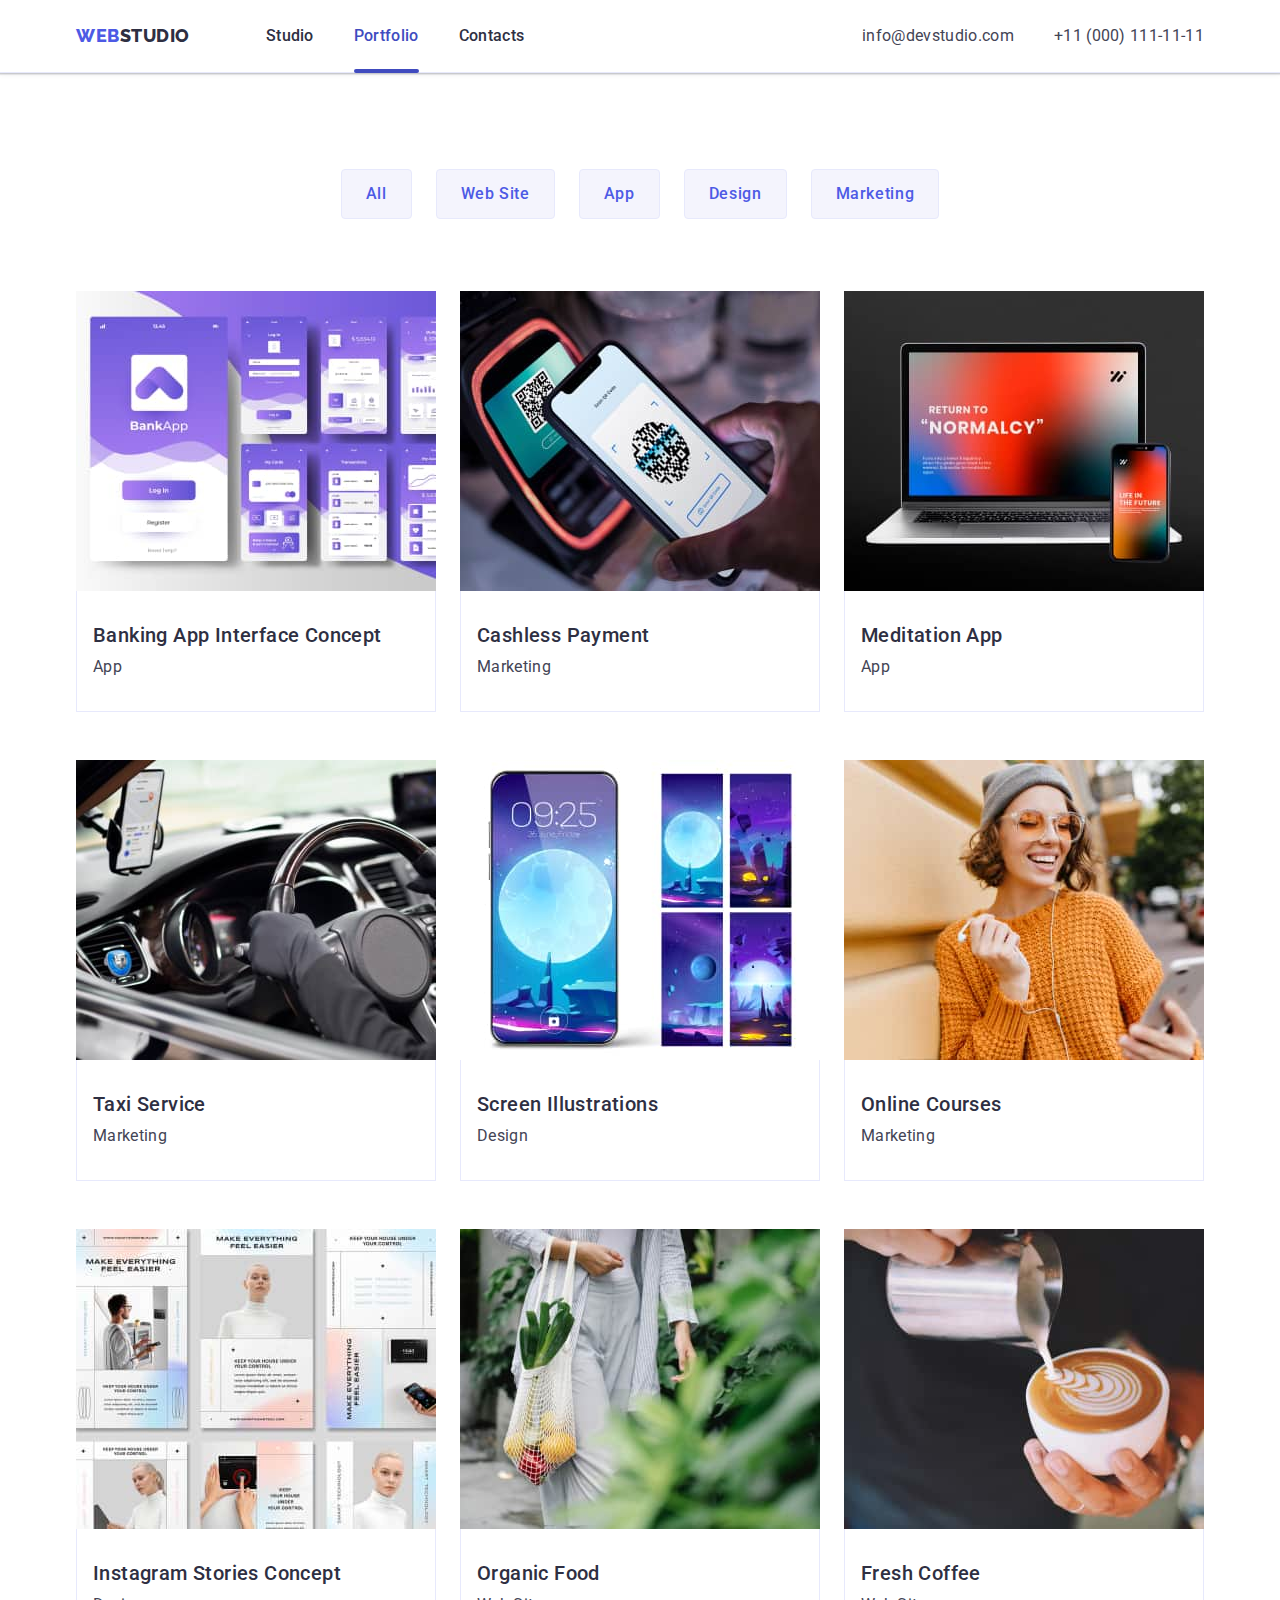
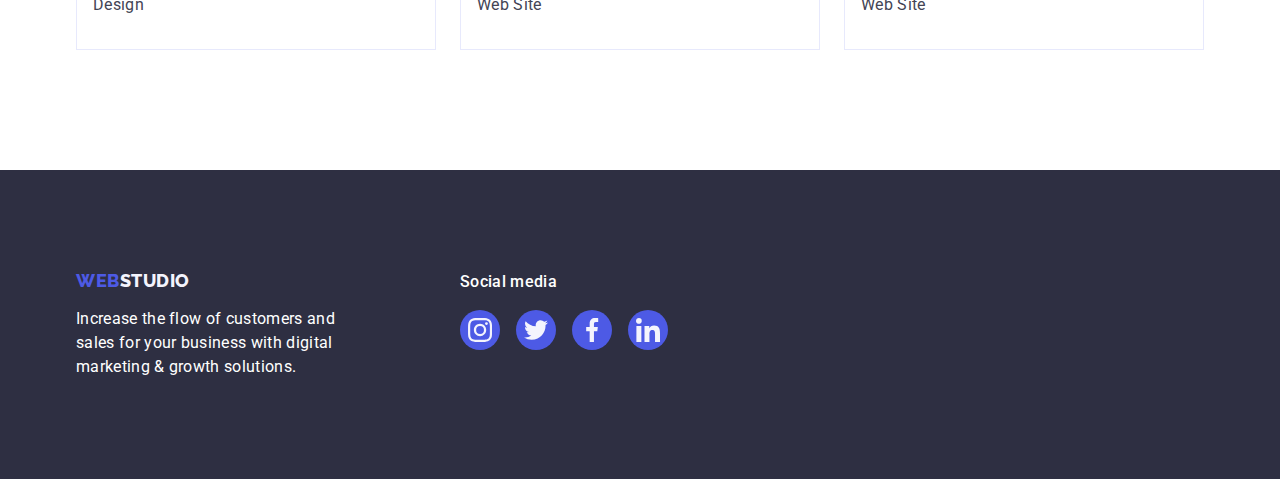
==== portfolio.html @ 7c8e69a9 "Initial commit" ====
<!DOCTYPE html>
<html lang="en">
  <head>
    <meta charset="UTF-8" />
    <meta http-equiv="X-UA-Compatible" content="IE=edge" />
    <meta name="viewport" content="width=device-width, initial-scale=1.0" />
    <title>WebStudio</title>
    <link rel="preconnect" href="https://fonts.googleapis.com" />
    <link rel="preconnect" href="https://fonts.gstatic.com" crossorigin />
    <link
      href="https://fonts.googleapis.com/css2?family=Raleway:wght@800&family=Roboto:wght@400;500;700;900&display=swap"
      rel="stylesheet"
    />
    <link
      rel="stylesheet"
      href="https://cdn.jsdelivr.net/npm/modern-normalize@1.1.0/modern-normalize.min.css"
    />
    <link rel="stylesheet" href="./css/styles.css" />
  </head>

  <body>
    <!-- Header -->
    <header class="header">
      <div class="container">
        <nav class="header-nav">
          <a href="./index.html" class="logo link"
            >Web<span class="header-logo">Studio</span>
          </a>
          <ul class="nav-list list">
            <li class="nav-item">
              <a href="./index.html" class="nav-link link">Studio</a>
            </li>
            <li class="nav-item">
              <a href="./portfolio.html" class="nav-link link current"
                >Portfolio</a
              >
            </li>
            <li class="nav-item">
              <a href="" class="nav-link link">Contacts</a>
            </li>
          </ul>
        </nav>
        <address class="address">
          <ul class="address-list list">
            <li class="address-item">
              <a href="mailto:info@devstudio.com" class="address-link link"
                >info@devstudio.com</a
              >
            </li>
            <li class="address-item">
              <a href="tel:+110001111111" class="address-link link"
                >+11 (000) 111-11-11</a
              >
            </li>
          </ul>
        </address>
      </div>
    </header>
    <!-- Main content -->
    <main>
      <!-- Products section -->
      <section class="products">
        <div class="container">
          <h1 class="visually-hidden">Products</h1>

          <!-- Filter duttons -->
          <ul class="filter-list list">
            <li class="filter-item">
              <button type="button" class="filter-btn">All</button>
            </li>
            <li class="filter-item">
              <button type="button" class="filter-btn">Web Site</button>
            </li>
            <li class="filter-item">
              <button type="button" class="filter-btn">App</button>
            </li>
            <li class="filter-item">
              <button type="button" class="filter-btn">Design</button>
            </li>
            <li class="filter-item">
              <button type="button" class="filter-btn">Marketing</button>
            </li>
          </ul>

          <!-- Products -->
          <ul class="products-list list">
            <li class="products-item">
              <a href="" class="products-link link"
                ><div class="img-thumb">
                  <img
                    src="./images/bank.jpg"
                    alt="Screen shots of banking app"
                    width="360"
                    height="300"
                    class="products-img"
                  />
                  <div class="overlay">
                    <div class="overlay-lable">
                      <p class="overlay-text">
                        14 Stylish and User-Friendly App Design Concepts · Task
                        Manager App · Calorie Tracker App · Exotic Fruit
                        Ecommerce App · Cloud Storage App
                      </p>
                    </div>
                  </div>
                </div>
                <div class="products-box">
                  <h2 class="secondary-titles">
                    Banking App Interface Concept
                  </h2>
                  <p class="prducts-text">App</p>
                </div></a
              >
            </li>
            <li class="products-item">
              <a href="" class="products-link link">
                <div class="img-thumb">
                  <img
                    src="./images/payment.jpg"
                    alt="Example of using cashless payment"
                    width="360"
                    height="300"
                    class="products-img"
                  />
                  <div class="overlay">
                    <div class="overlay-lable">
                      <p class="overlay-text">
                        14 Stylish and User-Friendly App Design Concepts · Task
                        Manager App · Calorie Tracker App · Exotic Fruit
                        Ecommerce App · Cloud Storage App
                      </p>
                    </div>
                  </div>
                </div>
                <div class="products-box">
                  <h2 class="secondary-titles">Cashless Payment</h2>
                  <p class="prducts-text">Marketing</p>
                </div></a
              >
            </li>
            <li class="products-item">
              <a href="" class="products-link link">
                <div class="img-thumb">
                  <img
                    src="./images/medetation.jpg"
                    alt="Medetation app on laptop and mobilephone"
                    width="360"
                    height="300"
                    class="products-img"
                  />
                  <div class="overlay">
                    <div class="overlay-lable">
                      <p class="overlay-text">
                        14 Stylish and User-Friendly App Design Concepts · Task
                        Manager App · Calorie Tracker App · Exotic Fruit
                        Ecommerce App · Cloud Storage App
                      </p>
                    </div>
                  </div>
                </div>
                <div class="products-box">
                  <h2 class="secondary-titles">Meditation App</h2>
                  <p class="prducts-text">App</p>
                </div></a
              >
            </li>
            <li class="products-item">
              <a href="" class="products-link link"
                ><div class="img-thumb">
                  <img
                    src="./images/taxi.jpg"
                    alt="Car enterior with man holding wheel"
                    width="360"
                    height="300"
                    class="products-img"
                  />
                  <div class="overlay">
                    <div class="overlay-lable">
                      <p class="overlay-text">
                        14 Stylish and User-Friendly App Design Concepts · Task
                        Manager App · Calorie Tracker App · Exotic Fruit
                        Ecommerce App · Cloud Storage App
                      </p>
                    </div>
                  </div>
                </div>
                <div class="products-box">
                  <h2 class="secondary-titles">Taxi Service</h2>
                  <p class="prducts-text">Marketing</p>
                </div></a
              >
            </li>
            <li class="products-item">
              <a href="" class="products-link link">
                <div class="img-thumb">
                  <img
                    src="./images/ilustrator.jpg"
                    alt="Examples of screen illustrations"
                    width="360"
                    height="300"
                    class="products-img"
                  />
                  <div class="overlay">
                    <div class="overlay-lable">
                      <p class="overlay-text">
                        14 Stylish and User-Friendly App Design Concepts · Task
                        Manager App · Calorie Tracker App · Exotic Fruit
                        Ecommerce App · Cloud Storage App
                      </p>
                    </div>
                  </div>
                </div>
                <div class="products-box">
                  <h2 class="secondary-titles">Screen Illustrations</h2>
                  <p class="prducts-text">Design</p>
                </div></a
              >
            </li>
            <li class="products-item">
              <a href="" class="products-link link"
                ><div class="img-thumb">
                  <img
                    src="./images/courses.jpg"
                    alt="Girl in headphones holding phone"
                    width="360"
                    height="300"
                    class="products-img"
                  />
                  <div class="overlay">
                    <div class="overlay-lable">
                      <p class="overlay-text">
                        14 Stylish and User-Friendly App Design Concepts · Task
                        Manager App · Calorie Tracker App · Exotic Fruit
                        Ecommerce App · Cloud Storage App
                      </p>
                    </div>
                  </div>
                </div>
                <div class="products-box">
                  <h2 class="secondary-titles">Online Courses</h2>
                  <p class="prducts-text">Marketing</p>
                </div></a
              >
            </li>
            <li class="products-item">
              <a href="" class="products-link link"
                ><div class="img-thumb">
                  <img
                    src="./images/stories.jpg"
                    alt="Exapmles of instagram stories"
                    width="360"
                    height="300"
                    class="products-img"
                  />
                  <div class="overlay">
                    <div class="overlay-lable">
                      <p class="overlay-text">
                        14 Stylish and User-Friendly App Design Concepts · Task
                        Manager App · Calorie Tracker App · Exotic Fruit
                        Ecommerce App · Cloud Storage App
                      </p>
                    </div>
                  </div>
                </div>
                <div class="products-box">
                  <h2 class="secondary-titles">Instagram Stories Concept</h2>
                  <p class="prducts-text">Design</p>
                </div></a
              >
            </li>
            <li class="products-item">
              <a href="" class="products-link link"
                ><div class="img-thumb">
                  <img
                    src="./images/organic.jpg"
                    alt="Person with bag of vegetables"
                    width="360"
                    height="300"
                    class="products-img"
                  />
                  <div class="overlay">
                    <div class="overlay-lable">
                      <p class="overlay-text">
                        14 Stylish and User-Friendly App Design Concepts · Task
                        Manager App · Calorie Tracker App · Exotic Fruit
                        Ecommerce App · Cloud Storage App
                      </p>
                    </div>
                  </div>
                </div>
                <div class="products-box">
                  <h2 class="secondary-titles">Organic Food</h2>
                  <p class="prducts-text">Web Site</p>
                </div></a
              >
            </li>
            <li class="products-item">
              <a href="" class="products-link link"
                ><div class="img-thumb">
                  <img
                    src="./images/coffee.jpg"
                    alt="Barista pours coffee"
                    width="360"
                    height="300"
                    class="products-img"
                  />
                  <div class="overlay">
                    <div class="overlay-lable">
                      <p class="overlay-text">
                        14 Stylish and User-Friendly App Design Concepts · Task
                        Manager App · Calorie Tracker App · Exotic Fruit
                        Ecommerce App · Cloud Storage App
                      </p>
                    </div>
                  </div>
                </div>
                <div class="products-box">
                  <h2 class="secondary-titles">Fresh Coffee</h2>
                  <p class="prducts-text">Web Site</p>
                </div></a
              >
            </li>
          </ul>
        </div>
      </section>
    </main>
    <!-- Footer -->
    <footer class="footer">
      <div class="container">
        <div class="footer-motto">
          <a href="./index.html" class="logo link"
            >Web<span class="footer-logo">Studio</span></a
          >
          <p class="footer-text">
            Increase the flow of customers and sales for your business with
            digital marketing & growth solutions.
          </p>
        </div>

        <div class="footer-socials">
          <p class="footer-text">Social media</p>
          <ul class="social-list list">
            <li class="social-item">
              <a href="" class="social-link link">
                <svg class="social-icons">
                  <use href="./images/icon.svg#icon-instagram-2"></use>
                </svg>
              </a>
            </li>
            <li class="social-item">
              <a href="" class="social-link link">
                <svg class="social-icons">
                  <use href="./images/icon.svg#icon-twitter-1"></use>
                </svg>
              </a>
            </li>
            <li class="social-item">
              <a href="" class="social-link link">
                <svg class="social-icons">
                  <use href="./images/icon.svg#icon-facebook-1"></use>
                </svg>
              </a>
            </li>
            <li class="social-item">
              <a href="" class="social-link link">
                <svg class="social-icons">
                  <use href="./images/icon.svg#icon-linkedin-1"></use>
                </svg>
              </a>
            </li>
          </ul>
        </div>
      </div>
    </footer>
  </body>
</html>
---- css/styles.css ----
/* Main roots */
:root {
  --main-text-color: #434455;
  --secondary-text-color: #2e2f42;
  --acsent-color: #4d5ae5;
  --active-color: #404bbf;
  --main-background-color: #ffffff;
  --secondary-background-color: #f4f4fd;
  --acsent-background-color: #2e2f42;
  --customers-icon: #8e8f99;
  --succsess-color: #31d0aa;
}

/* BODY */
body {
  font-family: 'Roboto', sans-serif;
  color: var(--main-text-color);
  background-color: var(--main-background-color);
}

/* Unilities */
/*#region RegionName*/
.list {
  list-style-type: none;
}

.link {
  text-decoration: none;
}

h1,
h2,
h3,
h4,
h5,
h6,
p,
ul {
  margin: 0;
  padding: 0;
}

img {
  display: block;
}

.visually-hidden {
  position: absolute;
  width: 1px;
  height: 1px;
  margin: -1px;
  border: 0;
  padding: 0;

  white-space: nowrap;
  clip-path: inset(100%);
  clip: rect(0 0 0 0);
  overflow: hidden;
}
/*#endregion RegionName*/

/* Container */
.container {
  width: 1158px;
  padding-left: 15px;
  padding-right: 15px;
  margin-left: auto;
  margin-right: auto;
}

/* Social icons */

.social-list {
  display: flex;
  justify-content: center;
  gap: 24px;
}

.social-link {
  display: flex;
  justify-content: center;
  align-items: center;
  width: 40px;
  height: 40px;
  border-radius: 50%;
  transition: background-color 250ms cubic-bezier(0.4, 0, 0.2, 1);

  color: var(--secondary-background-color);
  background-color: var(--acsent-color);
}

.social-link:hover,
.social-link:focus {
  background-color: var(--active-color);
}

.social-icons {
  fill: currentColor;
}

/* Text styles */
/*#region RegionName*/
.secondary-titles {
  font-weight: 500;
  font-size: 20px;
  line-height: 1.2;
  letter-spacing: 0.02em;
  color: var(--secondary-text-color);
}
.main-titles {
  font-weight: 700;
  font-size: 36px;
  line-height: 1.11;
  text-align: center;
  letter-spacing: 0.02em;
  text-transform: capitalize;
  color: var(--secondary-text-color);
}
/*#endregion RegionName*/

/* Header */
/*#region RegionName*/

.header {
  border-bottom: 1px solid #e7e9fc;
  box-shadow: 0px 2px 1px rgba(46, 47, 66, 0.08),
    0px 1px 1px rgba(46, 47, 66, 0.16), 0px 1px 6px rgba(46, 47, 66, 0.08);
}

.logo {
  font-family: 'Raleway', sans-serif;
  font-weight: 800;
  font-size: 18px;
  line-height: 1.17;
  letter-spacing: 0.03em;
  text-transform: uppercase;
  color: var(--acsent-color);
}

.header-nav {
  display: flex;
  align-items: center;
}

.header .logo {
  margin-right: 76px;
  padding-bottom: 24px;
  padding-top: 24px;
}

.header-logo {
  color: var(--secondary-text-color);
}

.nav-list {
  display: flex;

  font-weight: 500;
  font-size: 16px;
  line-height: 1.5;
  letter-spacing: 0.02em;
  color: var(--secondary-text-color);
}

.nav-item {
  position: relative;
}

.nav-item:not(:last-child) {
  margin-right: 40px;
}

.nav-link {
  display: block;
  padding-top: 24px;
  padding-bottom: 24px;
  color: var(--secondary-text-color);

  transition: color 250ms cubic-bezier(0.4, 0, 0.2, 1);
}
.nav-link:hover,
.nav-link:focus {
  color: var(--active-color);
}

.current {
  color: var(--active-color);
}
.current.nav-link::after {
  position: absolute;
  display: inline-block;
  content: '';
  width: 100%;
  bottom: -1px;
  left: 0;

  border: 2px solid var(--active-color);
  border-radius: 2px;
}

.address {
  margin-left: auto;
  font-style: normal;
}

.address-item:not(:last-child) {
  margin-right: 40px;
}

.address-list {
  display: flex;

  font-weight: 400;
  font-size: 16px;
  line-height: 1.5;
  letter-spacing: 0.02em;
  font-style: normal;
}
.address-link {
  display: block;
  padding-top: 24px;
  padding-bottom: 24px;
  color: var(--main-text-color);

  transition: color 250ms cubic-bezier(0.4, 0, 0.2, 1);
}

.address-link:hover,
.address-link:focus {
  color: var(--active-color);
}

.header .container {
  display: flex;
  align-items: center;
}
/*#endregion RegionName*/

/* Footer */
/*#region RegionName*/
.footer {
  background-color: var(--acsent-background-color);
  padding-top: 100px;
  padding-bottom: 100px;
}

.footer .container {
  display: flex;
  gap: 120px;
  align-items: baseline;
}

.footer .logo {
  display: inline-block;
  margin-bottom: 16px;
}

.footer-logo {
  color: var(--secondary-background-color);
}

.footer-text {
  max-width: 264px;

  color: var(--main-background-color);

  font-style: normal;
  font-weight: 400;
  font-size: 16px;
  line-height: 24px;
  letter-spacing: 0.02em;
}

.footer-socials .footer-text {
  font-weight: 500;
  margin-bottom: 16px;
}

.footer-socials .social-list {
  gap: 16px;
}

.footer-socials .social-icons {
  width: 24px;
  height: 24px;
}
.footer .social-link {
  background-color: var(--acsent-color);
}

.footer .social-link:hover {
  background-color: #31d0aa;
}
.footer .social-link:focus {
  background-color: #31d0aa;
}

/*#endregion RegionName*/

/* Hero section */
/*#region RegionName*/
.hero {
  padding-top: 188px;
  padding-bottom: 188px;
  margin-left: auto;
  margin-right: auto;
  background-image: linear-gradient(
      rgba(46, 47, 66, 0.7),
      rgba(46, 47, 66, 0.7)
    ),
    url(../images/people-office.jpg);
  max-width: 1440px;
  background-position: center;
  background-repeat: no-repeat;
  background-size: cover;

  text-align: center;
}

.hero-title {
  margin-bottom: 48px;
  margin-left: auto;
  margin-right: auto;
  max-width: 496px;

  font-weight: 700;
  font-size: 56px;
  line-height: 1.07;
  letter-spacing: 0.02em;
  text-align: center;
  color: var(--main-background-color);
}
.hero-btn {
  display: block;
  margin-left: auto;
  margin-right: auto;
  padding: 16px 32px;
  min-width: 169px;
  height: 56px;
  border: none;
  box-shadow: 0px 4px 4px rgba(0, 0, 0, 0.15);
  border-radius: 4px;
  cursor: pointer;
  transition: background-color 250ms cubic-bezier(0.4, 0, 0.2, 1);

  font-family: 'Roboto', sans-serif;
  font-weight: 500;
  font-size: 16px;
  line-height: 1.5;
  letter-spacing: 0.04em;

  color: var(--main-background-color);
  background-color: var(--acsent-color);
}
.hero-btn:hover,
.hero-btn:focus {
  background-color: var(--active-color);
}
/*#endregion RegionName*/

/* What we provide section */
/*#region RegionName*/
.provide-text {
  font-size: 16px;
  line-height: 1.5;
  letter-spacing: 0.02em;
}

.icon-box {
  display: flex;
  align-items: center;
  justify-content: center;
  background-color: #f4f4fd;
  border-radius: 4px;
  width: 264px;
  height: 112px;
  margin-bottom: 8px;
  /* padding: 24px 100px; */
}

.provide-icons {
  display: block;
}

.provide {
  padding-top: 120px;
  padding-bottom: 120px;
}

.provide-list {
  display: flex;
  flex-wrap: wrap;
  gap: 24px;
}

.provide-item {
  flex-basis: calc((100% - 72px) / 4);
  padding: 0;
}

.provide-item .secondary-titles {
  margin-bottom: 8px;
}
/*#endregion RegionName*/

/* What are we doing section */
/*#region RegionName*/
.doing {
  padding-bottom: 120px;
}

.doing .main-titles {
  margin-bottom: 72px;
}

.doing-list {
  display: flex;
}
.doing-item:not(:last-child) {
  margin-right: 24px;
}
/*#endregion RegionName*/

/* Team list section */
/*#region RegionName*/
.team {
  background-color: var(--secondary-background-color);
  text-align: center;
}

.team {
  padding-top: 120px;
  padding-bottom: 120px;
}

.team .main-titles {
  margin-bottom: 72px;
}

.team-list {
  display: flex;
  flex-wrap: wrap;
  gap: 24px;
}

.team-item {
  background-color: var(--main-background-color);
  flex-basis: calc((100% - 72px) / 4);
  box-shadow: 0px 1px 6px rgba(46, 47, 66, 0.08),
    0px 1px 1px rgba(46, 47, 66, 0.16), 0px 2px 1px rgba(46, 47, 66, 0.08);
  border-radius: 0px 0px 4px 4px;
}
.team-img {
  display: block;
}
.team-item .secondary-titles {
  margin-bottom: 8px;
}
.team-text {
  line-height: 1.5;
  letter-spacing: 0.02em;
  margin-bottom: 8px;
}

.item-box {
  padding: 32px 0;
}

/*#endregion RegionName*/

/* Customers */
/*#region RegionName*/

.customers-list {
  display: flex;
  gap: 24px;
}

.customers {
  padding-top: 120px;
  padding-bottom: 120px;
}

.customers .main-titles {
  margin-bottom: 72px;
  line-height: 1.1;
}

.customers-item {
  width: 168px;
  height: 88px;
}

.customers-link {
  display: flex;
  align-items: center;
  justify-content: center;
  width: 100%;
  height: 100%;
  border: 1px solid var(--customers-icon);
  border-radius: 4px;
  transition: color 250ms cubic-bezier(0.4, 0, 0.2, 1),
    border-color 250ms cubic-bezier(0.4, 0, 0.2, 1);

  color: var(--customers-icon);
}

.customers-icons {
  fill: currentColor;
}

.customers-link:hover,
.customers-link:focus {
  color: var(--active-color);
  border-color: var(--active-color);
}

/*#endregion RegionName*/

/* Portfolio page */
/*#region RegionName*/

/* Products section */

.products {
  padding-top: 96px;
  padding-bottom: 120px;
}

/* Filter buttons*/
/*#region RegionName*/
.filter-list {
  display: flex;
  margin-bottom: 72px;
  flex-wrap: wrap;
  gap: 24px;
  justify-content: center;
}

.products-box .secondary-titles {
  margin-bottom: 8px;
}

.filter-btn {
  flex-basis: calc((100% - 96px) / 5);
  padding: 12px 24px;
  border: 1px solid #e7e9fc;
  border-radius: 4px;
  transition: color 250ms cubic-bezier(0.4, 0, 0.2, 1),
    background-color 250ms cubic-bezier(0.4, 0, 0.2, 1),
    border 250ms cubic-bezier(0.4, 0, 0.2, 1),
    box-shadow 250ms cubic-bezier(0.4, 0, 0.2, 1);

  color: var(--acsent-color);
  background-color: var(--secondary-background-color);

  font-family: 'Roboto', sans-serif;
  font-weight: 500;
  font-size: 16px;
  line-height: 1.5;
  letter-spacing: 0.04em;
  cursor: pointer;
}
.filter-btn:hover,
.filter-btn:focus {
  border: 1px solid transparent;
  color: var(--main-background-color);
  background-color: var(--active-color);
  box-shadow: 0px 3px 1px rgba(0, 0, 0, 0.1), 0px 2px 1px rgba(0, 0, 0, 0.08),
    0px 2px 2px rgba(0, 0, 0, 0.12);
}
/*#endregion RegionName*/

/* Products */
/*#region RegionName*/
.products-list {
  display: flex;
  flex-wrap: wrap;
  gap: 48px 24px;
}

.products-item {
  width: calc((100% - 48px) / 3);
}

.products-item:hover .overlay {
  transform: translateY(0);
}

.products-link {
  display: block;
  transition: box-shadow 250ms cubic-bezier(0.4, 0, 0.2, 1);
}

.products-link:hover,
.products-link:focus {
  box-shadow: 0px 1px 6px rgba(46, 47, 66, 0.08),
    0px 1px 1px rgba(46, 47, 66, 0.16), 0px 2px 1px rgba(46, 47, 66, 0.08);
}

.img-thumb {
  position: relative;
  overflow: hidden;
}

.products-img {
  display: block;
}

.products-box {
  padding: 32px 16px;
  border: 1px solid #e7e9fc;
  border-top: none;
}

.prducts-text {
  font-size: 16px;
  line-height: 1.5;
  letter-spacing: 0.02em;
  color: var(--main-text-color);
}
/*#endregion RegionName*/
/*#endregion RegionName*/

/* Products overlay */
.overlay {
  position: absolute;
  top: 0;
  left: 0;
  width: 100%;
  height: 100%;
  padding-top: 40px;
  padding-left: 32px;
  padding-right: 32px;

  transform: translateY(100%);
  transition: transform 250ms cubic-bezier(0.4, 0, 0.2, 1);

  background-color: var(--acsent-color);
}

.overlay-text {
  font-style: normal;
  font-weight: 400;
  font-size: 16px;
  line-height: 1.5;
  letter-spacing: 0.02em;

  color: var(--secondary-background-color);
}

/* Modal wd */

.backdrop {
  position: fixed;
  top: 0;
  left: 0;
  width: 100%;
  height: 100%;
  padding-top: 88px;

  transition: visibility 250ms cubic-bezier(0.4, 0, 0.2, 1),
    opacity 250ms cubic-bezier(0.4, 0, 0.2, 1);

  background: rgba(46, 47, 66, 0.4);
}

.modal {
  width: 408px;
  height: 576px;
  padding: 24px;
  margin: 0 auto;

  background-color: #fcfcfc;
  box-shadow: 0px 1px 1px rgba(0, 0, 0, 0.14), 0px 1px 3px rgba(0, 0, 0, 0.12),
    0px 2px 1px rgba(0, 0, 0, 0.2);
  border-radius: 4px;
}

.modal-btn {
  display: flex;
  justify-content: center;
  align-items: center;
  width: 24px;
  height: 24px;
  margin-left: auto;

  transition: background-color 250ms cubic-bezier(0.4, 0, 0.2, 1),
    color 250ms cubic-bezier(0.4, 0, 0.2, 1);

  background: #e7e9fc;
  color: var(--secondary-text-color);
  border: 1px solid rgba(0, 0, 0, 0.1);
  border-radius: 50%;
  cursor: pointer;
}

.modal-icon {
  fill: currentColor;
}

.modal-btn:hover,
.modal-btn:focus {
  color: var(--main-background-color);
  background-color: var(--active-color);
}

.is-hidden {
  pointer-events: none;
  visibility: hidden;
  opacity: 0;
}
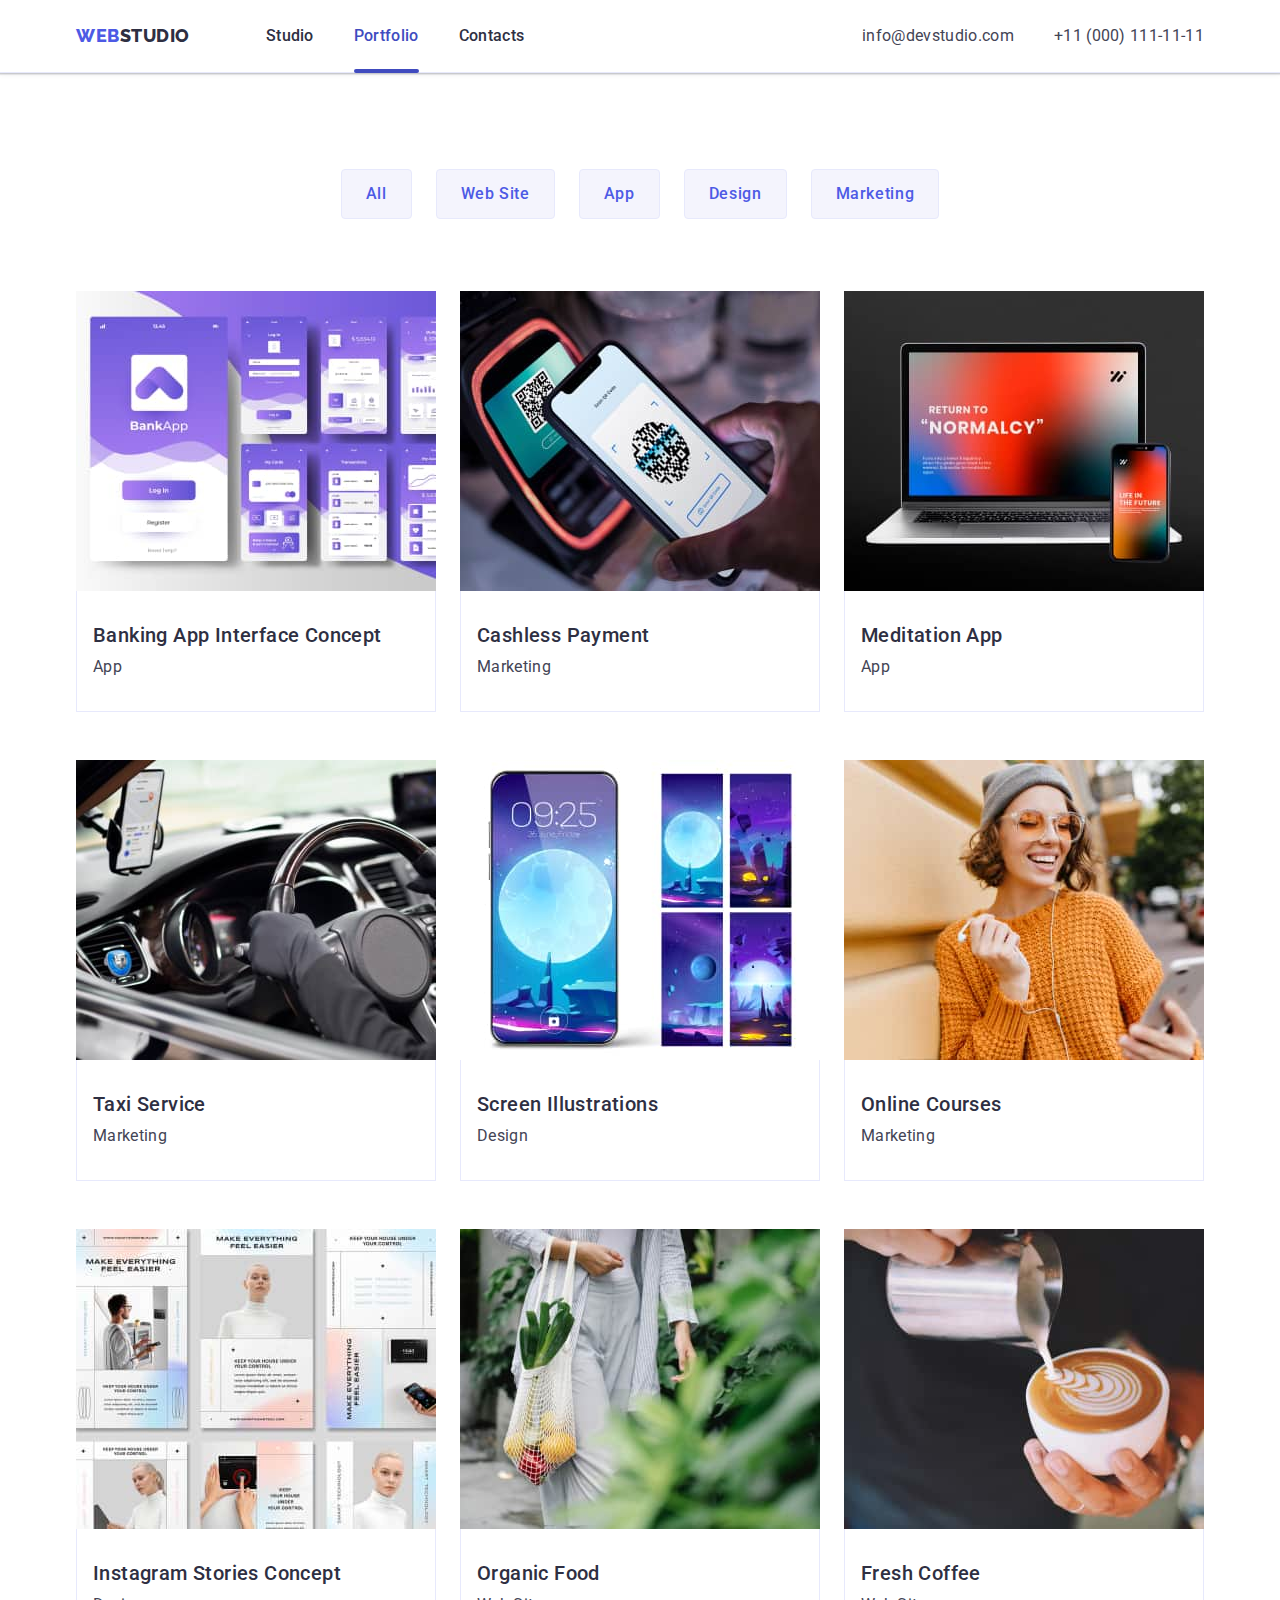
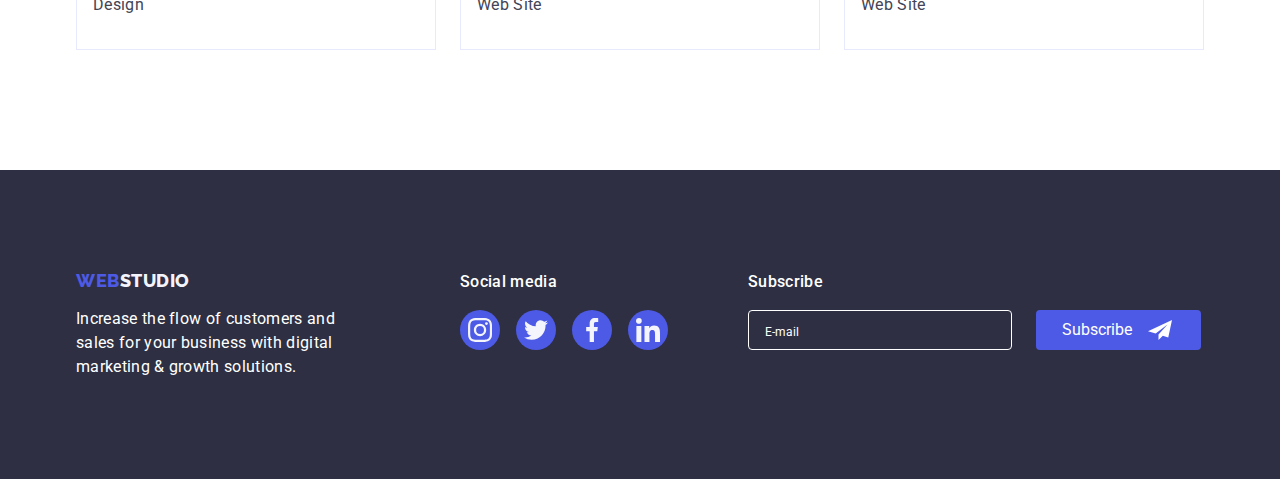
==== commit 06dbb65c: "--6hw" ====
--- a/portfolio.html
+++ b/portfolio.html
@@ -370,6 +370,23 @@
             </li>
           </ul>
         </div>
+        <form class="footer-form">
+          <label class="footer-option">
+            <b class="form-text">Subscribe</b>
+            <input
+              type="email"
+              name="mail"
+              class="footer-input"
+              placeholder="E-mail"
+            />
+          </label>
+          <button type="submit" class="submit-btn">
+            Subscribe
+            <svg width="24" height="24" class="submit-icon">
+              <use href="./images/icon.svg#icon-Frame-3"></use>
+            </svg>
+          </button>
+        </form>
       </div>
     </footer>
   </body>
--- a/css/styles.css
+++ b/css/styles.css
@@ -246,7 +246,6 @@
 
 .footer .container {
   display: flex;
-  gap: 120px;
   align-items: baseline;
 }
 
@@ -271,6 +270,10 @@
   letter-spacing: 0.02em;
 }
 
+.footer-socials {
+  margin-left: 120px;
+}
+
 .footer-socials .footer-text {
   font-weight: 500;
   margin-bottom: 16px;
@@ -293,6 +296,78 @@
 }
 .footer .social-link:focus {
   background-color: #31d0aa;
+}
+
+.footer-form {
+  display: flex;
+  margin-left: 80px;
+}
+
+.footer-option {
+  display: flex;
+  flex-direction: column;
+}
+
+.form-text {
+  margin-bottom: 16px;
+
+  font-family: 'Roboto';
+  font-style: normal;
+  font-weight: 500;
+  font-size: 16px;
+  line-height: 1.5;
+  letter-spacing: 0.02em;
+  color: var(--main-background-color);
+}
+
+.footer-input {
+  width: 264px;
+  height: 40px;
+  padding-left: 16px;
+
+  border: 1px solid var(--main-background-color);
+  border-radius: 4px;
+
+  color: var(--main-background-color);
+  background-color: var(--acsent-background-color);
+}
+.footer-input:focus-visible {
+  outline: none;
+}
+
+.footer-input::placeholder {
+  font-family: 'Roboto';
+  font-style: normal;
+  font-weight: 400;
+  font-size: 12px;
+  line-height: 2;
+  color: var(--main-background-color);
+}
+
+.submit-btn {
+  display: flex;
+  width: 165px;
+  height: 40px;
+  margin-left: 24px;
+  margin-top: auto;
+  border-radius: 4px;
+  padding: 8px 24px;
+  align-items: center;
+
+  cursor: pointer;
+  color: var(--main-background-color);
+  border-color: transparent;
+  background-color: var(--acsent-color);
+  transition: background-color 250ms cubic-bezier(0.4, 0, 0.2, 1);
+}
+
+.submit-btn:hover,
+.submit-btn:focus {
+  background-color: var(--active-color);
+}
+
+.submit-icon {
+  margin-left: 16px;
 }
 
 /*#endregion RegionName*/
@@ -710,3 +785,166 @@
   visibility: hidden;
   opacity: 0;
 }
+
+.modal-title {
+  margin-top: 24px;
+  margin-bottom: 16px;
+
+  font-style: normal;
+  font-weight: 500;
+  font-size: 16px;
+  line-height: 1.5;
+  text-align: center;
+  letter-spacing: 0.02em;
+
+  color: var(--secondary-text-color);
+}
+.modal-form {
+}
+
+.modal-item {
+  display: flex;
+  flex-direction: column;
+  margin-bottom: 8px;
+}
+
+.input-cover {
+  position: relative;
+}
+
+.modal-lable {
+  margin-bottom: 4px;
+
+  font-style: normal;
+  font-weight: 400;
+  font-size: 12px;
+  line-height: 1.16;
+  letter-spacing: 0.04em;
+  color: var(--customers-icon);
+}
+
+.modal-input {
+  height: 40px;
+  width: 100%;
+  padding-left: 38px;
+
+  border: 1px solid rgba(46, 47, 66, 0.2);
+  border-radius: 4px;
+
+  transition: border-color 250ms cubic-bezier(0.4, 0, 0.2, 1),
+    fill 250ms cubic-bezier(0.4, 0, 0.2, 1);
+}
+
+.modal-input:focus {
+  border-color: var(--acsent-color);
+}
+
+.modal-input:focus + .form-icon {
+  fill: var(--acsent-color);
+}
+
+.modal-input:focus-visible {
+  outline: none;
+}
+
+.modal-area {
+  padding-top: 8px;
+  padding-left: 16px;
+  max-height: 120px;
+  resize: none;
+
+  border: 1px solid rgba(46, 47, 66, 0.2);
+  border-radius: 4px;
+
+  transition: border-color 250ms cubic-bezier(0.4, 0, 0.2, 1);
+}
+
+.modal-area:focus {
+  border-color: var(--acsent-color);
+}
+
+.modal-area:focus-visible {
+  outline: none;
+}
+
+.modal-area::placeholder {
+  font-style: normal;
+  font-weight: 400;
+  font-size: 12px;
+  line-height: 1.16;
+  opacity: 1;
+
+  letter-spacing: 0.04em;
+}
+
+.privacy-link {
+  font-style: normal;
+  font-weight: 400;
+  font-size: 12px;
+  line-height: 1.33;
+  letter-spacing: 0.04em;
+  color: var(--acsent-color);
+}
+
+.form-icon {
+  position: absolute;
+  top: 50%;
+  left: 16px;
+  transform: translateY(-50%);
+}
+
+.privacy-lable {
+  display: flex;
+
+  align-items: center;
+  margin-bottom: 24px;
+}
+
+.send-btn {
+  display: block;
+  margin: 0 auto;
+  width: 169px;
+  height: 56px;
+
+  font-style: normal;
+  font-weight: 500;
+  font-size: 16px;
+  line-height: 1.5;
+  letter-spacing: 0.04em;
+  color: var(--main-background-color);
+
+  border-color: transparent;
+  box-shadow: 0px 4px 4px rgba(0, 0, 0, 0.15);
+  border-radius: 4px;
+  background-color: var(--acsent-color);
+  cursor: pointer;
+
+  transition: background-color 250ms cubic-bezier(0.4, 0, 0.2, 1);
+}
+
+.send-btn:hover,
+.send-btn:focus {
+  background-color: var(--active-color);
+}
+
+.chek-cont {
+  margin-left: 8px;
+}
+
+.form-chek:checked + .chek-icon {
+  fill: var(--acsent-color);
+  border-color: transparent;
+  background-color: var(--acsent-color);
+}
+
+.chek-icon {
+  width: 16px;
+  height: 16px;
+  border: 1px solid var(--acsent-background-color);
+  border-radius: 2px;
+  fill: #fcfcfc;
+
+  transition: background-color 250ms cubic-bezier(0.4, 0, 0.2, 1),
+    fill 250ms cubic-bezier(0.4, 0, 0.2, 1),
+    border-color 250ms cubic-bezier(0.4, 0, 0.2, 1);
+}
